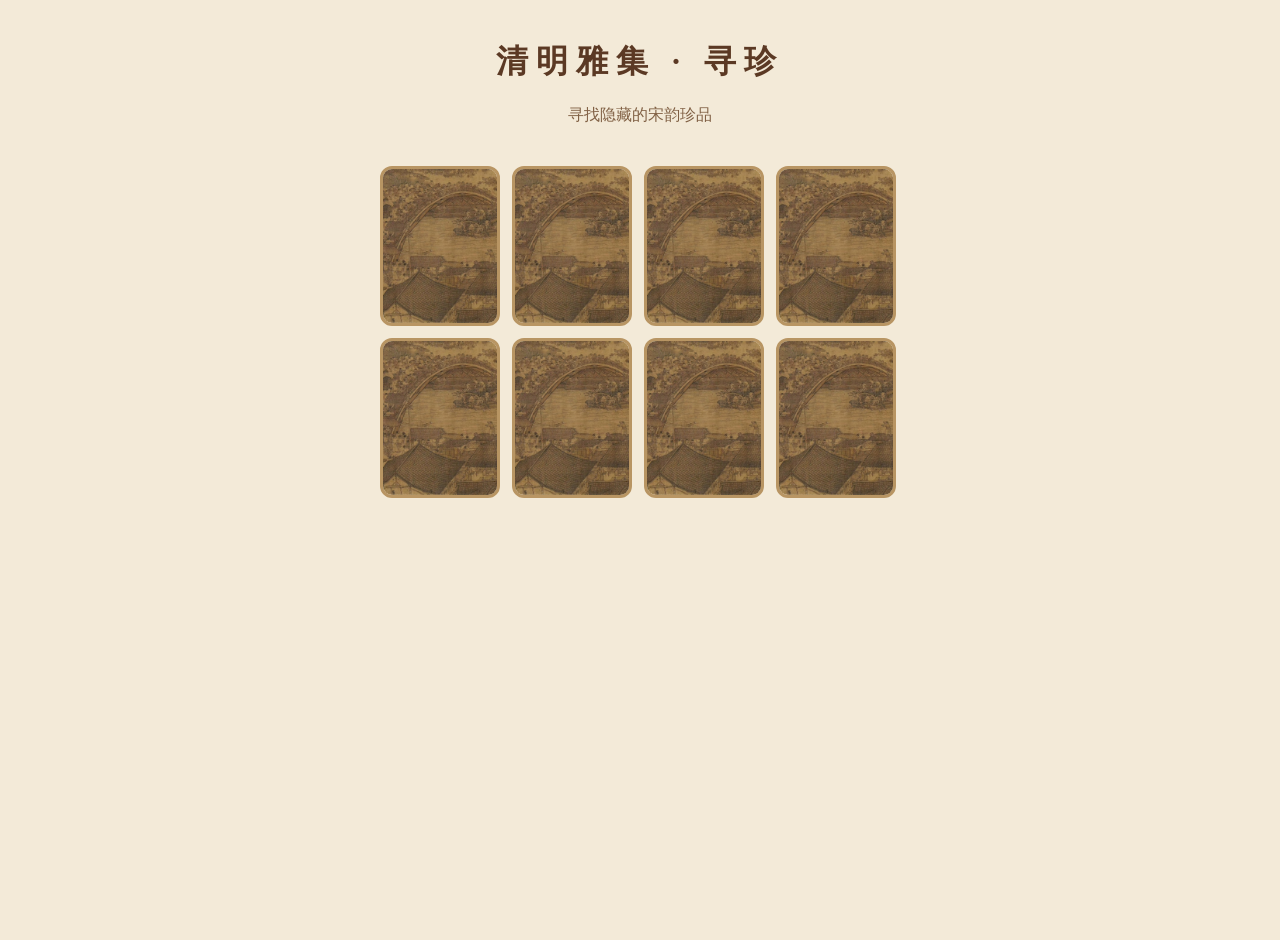
==== 芋泥/index.html @ a6b2e283 "翻卡1.0" ====
<!DOCTYPE html>
<html lang="zh-CN">

<head>

<meta charset="UTF-8">

<title>清明雅集·寻珍</title>

<link rel="stylesheet" href="style.css">

</head>


<body>


<h1>
清明雅集 · 寻珍
</h1>


<p class="subtitle">
寻找隐藏的宋韵珍品
</p>



<div id="game-board">

</div>



<script src="game.js"></script>


</body>

</html>
---- 芋泥/style.css ----
* {

    box-sizing:border-box;

}


body {

    margin:0;

    min-height:100vh;

    background:#f3ead8;

    font-family:
    "Microsoft YaHei",
    serif;

    text-align:center;

}


/* 标题 */

h1 {

    margin-top:40px;

    color:#5b3924;

    letter-spacing:8px;

}


.subtitle {

    color:#806044;

}



/* 游戏区域 */

#game-board {


    width:520px;

    margin:40px auto;


    display:grid;

    grid-template-columns:
    repeat(4,120px);


    gap:12px;

}



/* 卡牌 */

.card {


    width:120px;

    height:160px;


    perspective:800px;


    cursor:pointer;

}



.card-inner {


    width:100%;

    height:100%;


    position:relative;


    transition:
    transform .6s;


    transform-style:
    preserve-3d;


}



.card.flip
.card-inner {


    transform:
    rotateY(180deg);

}



.card-front,
.card-back {


    position:absolute;


    width:100%;

    height:100%;


    backface-visibility:hidden;


    border-radius:12px;


    overflow:hidden;


    border:
    3px solid #b89563;


}



.card-front img,
.card-back img {


    width:100%;

    height:100%;


    object-fit:cover;


}



.card-front {


    transform:
    rotateY(180deg);


}
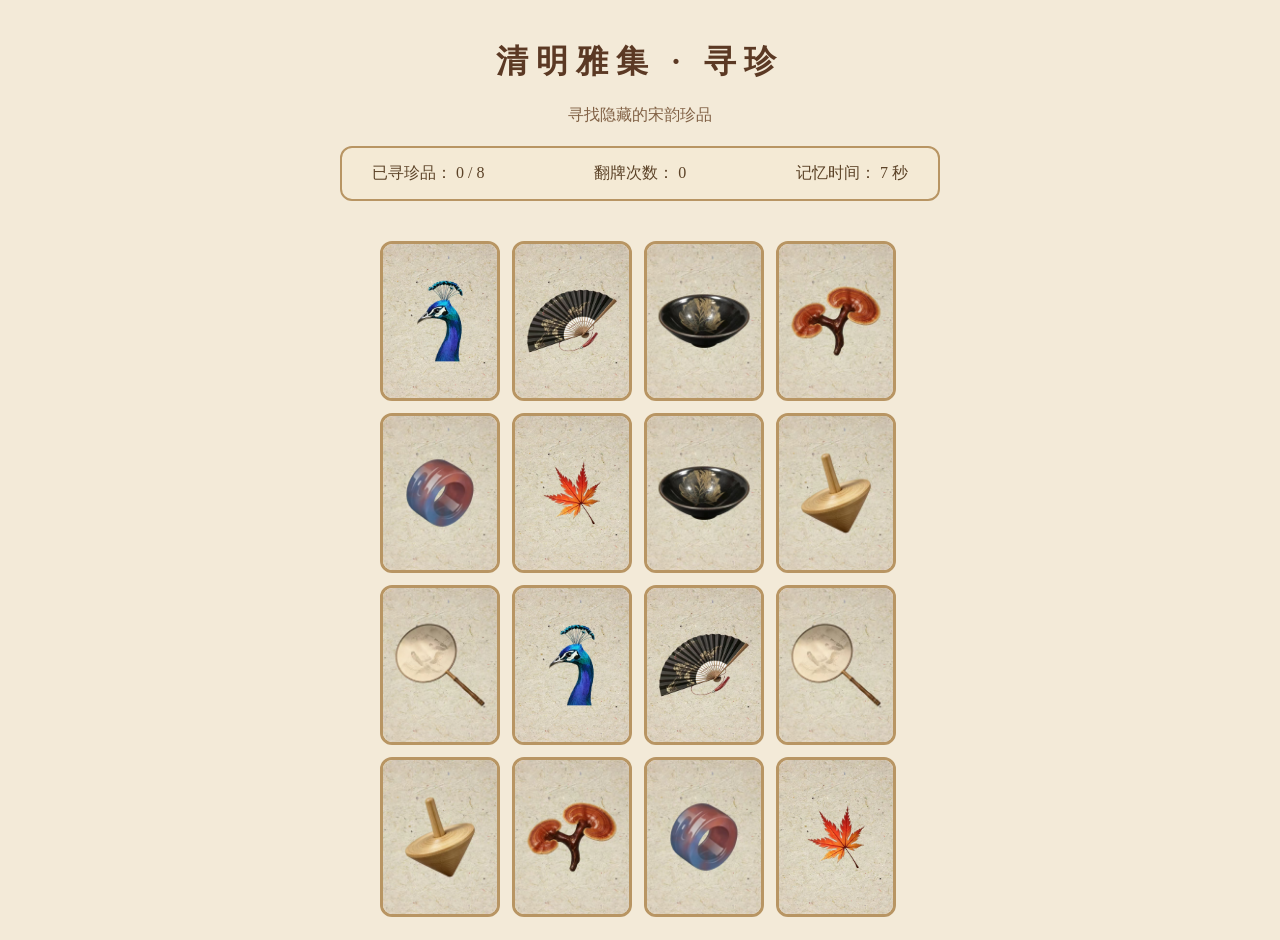
==== commit b59c29ea: "Add files via upload 1.1" ====
--- a/芋泥/index.html
+++ b/芋泥/index.html
@@ -5,7 +5,7 @@
 
 <meta charset="UTF-8">
 
-<title>清明雅集·寻珍</title>
+<title>清明雅集 · 寻珍</title>
 
 <link rel="stylesheet" href="style.css">
 
@@ -26,9 +26,61 @@
 
 
 
+<!-- 游戏信息栏 -->
+
+<div class="game-info">
+
+
+    <div>
+
+        已寻珍品：
+
+        <span id="matched-count">
+            0
+        </span>
+
+        / 8
+
+    </div>
+
+
+
+    <div>
+
+        翻牌次数：
+
+        <span id="move-count">
+            0
+        </span>
+
+    </div>
+
+
+
+    <div>
+
+        记忆时间：
+
+        <span id="time-count">
+            8
+        </span>
+
+        秒
+
+    </div>
+
+
+</div>
+
+
+
+
+
 <div id="game-board">
 
 </div>
+
+
 
 
 
--- a/芋泥/style.css
+++ b/芋泥/style.css
@@ -1,7 +1,5 @@
 * {
-
     box-sizing:border-box;
-
 }
 
 
@@ -13,9 +11,7 @@
 
     background:#f3ead8;
 
-    font-family:
-    "Microsoft YaHei",
-    serif;
+    font-family:"Microsoft YaHei",serif;
 
     text-align:center;
 
@@ -43,21 +39,45 @@
 
 
 
+/* 游戏信息栏 */
+
+.game-info{
+
+    width:80%;
+
+    max-width:600px;
+
+    margin:20px auto;
+
+    display:flex;
+
+    justify-content:space-between;
+
+    padding:15px 30px;
+
+    background:#f4ead5;
+
+    border:2px solid #b89563;
+
+    border-radius:12px;
+
+    color:#5c4328;
+
+}
+
+
+
 /* 游戏区域 */
 
 #game-board {
 
-
     width:520px;
 
     margin:40px auto;
 
-
     display:grid;
 
-    grid-template-columns:
-    repeat(4,120px);
-
+    grid-template-columns:repeat(4,120px);
 
     gap:12px;
 
@@ -65,18 +85,15 @@
 
 
 
-/* 卡牌 */
+/* 单张卡牌 */
 
 .card {
 
-
     width:120px;
 
     height:160px;
 
-
-    perspective:800px;
-
+    perspective:1000px;
 
     cursor:pointer;
 
@@ -84,39 +101,35 @@
 
 
 
+/* 翻转容器 */
+
 .card-inner {
 
-
     width:100%;
 
     height:100%;
 
-
     position:relative;
 
-
-    transition:
-    transform .6s;
-
-
-    transform-style:
-    preserve-3d;
-
-
-}
-
-
-
-.card.flip
-.card-inner {
-
-
-    transform:
-    rotateY(180deg);
-
-}
-
-
+    transition:transform .6s;
+
+    transform-style:preserve-3d;
+
+}
+
+
+
+/* 翻牌 */
+
+.card.flip .card-inner {
+
+    transform:rotateY(180deg);
+
+}
+
+
+
+/* 正反面 */
 
 .card-front,
 .card-back {
@@ -130,44 +143,58 @@
     height:100%;
 
 
+    top:0;
+
+    left:0;
+
+
+    border-radius:12px;
+
+
+    overflow:hidden;
+
+
+    border:3px solid #b89563;
+
+
     backface-visibility:hidden;
 
-
-    border-radius:12px;
-
-
-    overflow:hidden;
-
-
-    border:
-    3px solid #b89563;
-
-
-}
-
-
+    -webkit-backface-visibility:hidden;
+
+}
+
+
+
+/* 图片 */
 
 .card-front img,
 .card-back img {
 
-
     width:100%;
 
     height:100%;
 
-
     object-fit:cover;
 
-
-}
-
-
+}
+
+
+
+/* 正面 */
 
 .card-front {
 
 
-    transform:
-    rotateY(180deg);
-
+    transform:rotateY(180deg);
+
+}
+
+
+
+/* 背面 */
+
+.card-back {
+
+    transform:rotateY(0deg);
 
 }
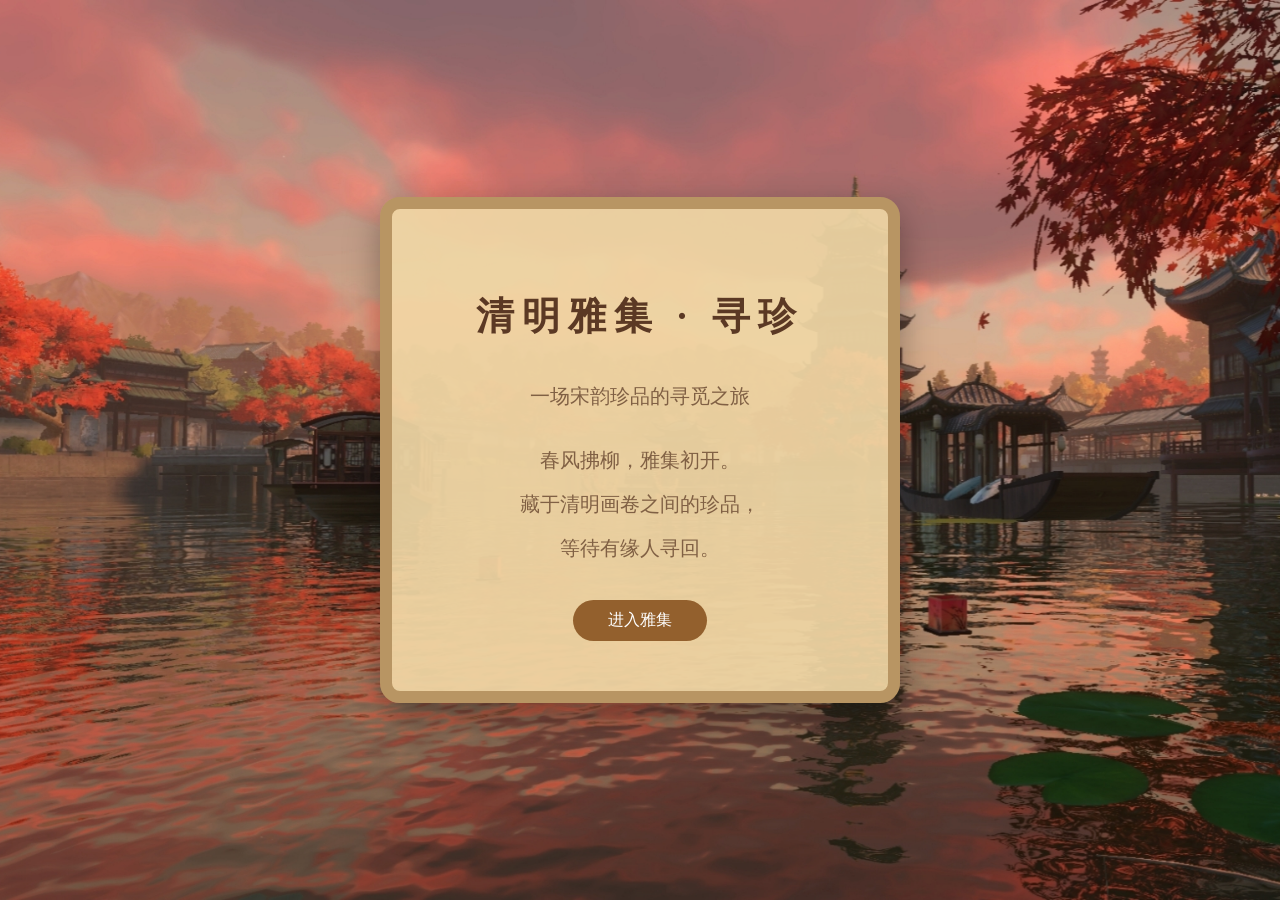
==== commit f8c26012: "6.0" ====
--- a/芋泥/index.html
+++ b/芋泥/index.html
@@ -5,7 +5,7 @@
 
 <meta charset="UTF-8">
 
-<title>清明雅集 · 寻珍</title>
+<title>清明雅集·寻珍</title>
 
 <link rel="stylesheet" href="style.css">
 
@@ -15,57 +15,45 @@
 <body>
 
 
-<h1>
-清明雅集 · 寻珍
-</h1>
+
+<!-- 首页 -->
+
+<div id="home-page">
 
 
-<p class="subtitle">
-寻找隐藏的宋韵珍品
-</p>
+    <div class="welcome-panel">
+
+
+        <h2>
+        清明雅集 · 寻珍
+        </h2>
+
+
+        <p>
+        一场宋韵珍品的寻觅之旅
+        </p>
+
+
+        <p>
+
+        春风拂柳，雅集初开。<br>
+
+        藏于清明画卷之间的珍品，<br>
+
+        等待有缘人寻回。
+
+        </p>
 
 
 
-<!-- 游戏信息栏 -->
+        <button id="enter-btn"
+        class="start-btn">
 
-<div class="game-info">
+        进入雅集
+
+        </button>
 
 
-    <div>
-
-        已寻珍品：
-
-        <span id="matched-count">
-            0
-        </span>
-
-        / 8
-
-    </div>
-
-
-
-    <div>
-
-        翻牌次数：
-
-        <span id="move-count">
-            0
-        </span>
-
-    </div>
-
-
-
-    <div>
-
-        记忆时间：
-
-        <span id="time-count">
-            8
-        </span>
-
-        秒
 
     </div>
 
@@ -76,10 +64,93 @@
 
 
 
+
+<!-- 游戏页面 -->
+
+<div id="game-page"
+style="display:none;">
+
+
+
+<h1>
+清明雅集 · 寻珍
+</h1>
+
+
+
+<p class="subtitle">
+寻找隐藏的宋韵珍品
+</p>
+
+
+
+<button id="start-game"
+class="start-btn">
+
+开始游戏
+
+</button>
+
+
+
+
+<div class="game-info">
+
+
+<div>
+
+已寻珍品：
+
+<span id="matched-count">
+0
+</span>
+
+ / 8
+
+</div>
+
+
+
+<div>
+
+翻牌次数：
+
+<span id="move-count">
+0
+</span>
+
+
+</div>
+
+
+
+
+<div>
+
+记忆时间：
+
+<span id="time-count">
+8
+
+</span>
+
+秒
+
+</div>
+
+
+</div>
+
+
+
+
 <div id="game-board">
 
 </div>
 
+
+
+</div>
 
 
 
@@ -89,4 +160,5 @@
 
 </body>
 
+
 </html>
--- a/芋泥/style.css
+++ b/芋泥/style.css
@@ -1,6 +1,9 @@
 * {
+
     box-sizing:border-box;
-}
+
+}
+
 
 
 body {
@@ -9,127 +12,401 @@
 
     min-height:100vh;
 
-    background:#f3ead8;
-
-    font-family:"Microsoft YaHei",serif;
+
+    background-image:
+    url("assets/background.png");
+
+
+    background-size:
+    cover;
+
+
+    background-position:
+    center;
+
+
+    background-repeat:
+    no-repeat;
+
+
+    background-attachment:
+    fixed;
+
+
+    font-family:
+    "Microsoft YaHei",
+    serif;
+
 
     text-align:center;
 
 }
 
 
-/* 标题 */
+
+/* =====================
+   通用标题
+===================== */
+
 
 h1 {
 
-    margin-top:40px;
+
+    margin-top:30px;
+
 
     color:#5b3924;
 
+
     letter-spacing:8px;
 
-}
+
+    font-size:36px;
+
+
+}
+
 
 
 .subtitle {
 
+
     color:#806044;
 
-}
-
-
-
-/* 游戏信息栏 */
-
-.game-info{
-
-    width:80%;
-
-    max-width:600px;
-
-    margin:20px auto;
+
+    font-size:18px;
+
+
+}
+
+
+
+
+/* =====================
+   首页
+===================== */
+
+
+#home-page {
+
+
+    height:100vh;
+
 
     display:flex;
 
+
+    justify-content:center;
+
+
+    align-items:center;
+
+
+}
+
+
+
+
+.welcome-panel {
+
+
+    width:520px;
+
+
+    padding:50px 60px;
+
+
+    background:
+
+    rgba(240,215,165,0.92);
+
+
+
+    border:
+
+    12px solid #b89563;
+
+
+
+    border-radius:20px;
+
+
+
+    box-shadow:
+
+    0 15px 35px rgba(0,0,0,0.35);
+
+
+
+}
+
+
+
+.welcome-panel h2 {
+
+
+    color:#5b3924;
+
+
+    font-size:38px;
+
+
+    letter-spacing:8px;
+
+
+}
+
+
+
+.welcome-panel p {
+
+
+    color:#806044;
+
+
+    font-size:20px;
+
+
+    line-height:2.2;
+
+
+}
+
+
+
+
+.start-btn {
+
+
+    margin-top:10px;
+
+
+    padding:
+
+    10px 35px;
+
+
+    border:none;
+
+
+    border-radius:25px;
+
+
+    background:#93602d;
+
+
+    color:white;
+
+
+    font-size:16px;
+
+
+    cursor:pointer;
+
+
+}
+
+
+
+.start-btn:hover {
+
+
+    background:#70451f;
+
+
+}
+
+
+
+
+
+/* =====================
+   游戏页面
+===================== */
+
+
+#game-page {
+
+
+    height:100vh;
+
+
+    overflow:hidden;
+
+
+}
+
+
+
+
+
+/* 游戏标题 */
+
+
+#game-page h1 {
+
+
+    margin-top:10px;
+
+
+    font-size:28px;
+
+
+    letter-spacing:5px;
+
+
+}
+
+
+
+
+/* =====================
+   信息栏
+===================== */
+
+
+.game-info {
+
+
+    width:560px;
+
+
+    margin:10px auto;
+
+
+    padding:10px 20px;
+
+
+
+    display:flex;
+
+
     justify-content:space-between;
 
-    padding:15px 30px;
-
-    background:#f4ead5;
-
-    border:2px solid #b89563;
+
+    align-items:center;
+
+
+
+    background:
+
+    rgba(244,234,213,0.9);
+
+
+
+    border:
+
+    2px solid #b89563;
+
+
 
     border-radius:12px;
 
+
+
     color:#5c4328;
 
-}
-
-
-
-/* 游戏区域 */
+
+    font-size:16px;
+
+
+}
+
+
+
+
+
+/* =====================
+   卡牌区域
+===================== */
+
 
 #game-board {
 
-    width:520px;
-
-    margin:40px auto;
+    width:384px;
+
+    margin:15px auto;
 
     display:grid;
 
-    grid-template-columns:repeat(4,120px);
-
-    gap:12px;
-
-}
-
-
-
-/* 单张卡牌 */
+    grid-template-columns:
+    repeat(4,90px);
+
+    gap:8px;
+
+}
+
+
+
+
+
+/* =====================
+   卡牌
+===================== */
+
 
 .card {
 
-    width:120px;
-
-    height:160px;
-
-    perspective:1000px;
+
+    width:90px;
+
+
+    height:110px;
+
+
+    perspective:800px;
+
 
     cursor:pointer;
 
-}
-
-
-
-/* 翻转容器 */
+
+}
+
+
+
 
 .card-inner {
 
+
     width:100%;
 
+
     height:100%;
 
+
+
     position:relative;
 
-    transition:transform .6s;
-
-    transform-style:preserve-3d;
-
-}
-
-
-
-/* 翻牌 */
+
+
+    transition:
+
+    transform .6s;
+
+
+
+    transform-style:
+
+    preserve-3d;
+
+
+}
+
+
 
 .card.flip .card-inner {
 
-    transform:rotateY(180deg);
-
-}
-
-
-
-/* 正反面 */
+
+    transform:
+
+    rotateY(180deg);
+
+
+}
+
+
+
+
 
 .card-front,
 .card-back {
@@ -140,61 +417,59 @@
 
     width:100%;
 
+
     height:100%;
 
 
-    top:0;
-
-    left:0;
+
+    backface-visibility:hidden;
+
 
 
     border-radius:12px;
 
 
+
     overflow:hidden;
 
 
-    border:3px solid #b89563;
-
-
-    backface-visibility:hidden;
-
-    -webkit-backface-visibility:hidden;
-
-}
-
-
-
-/* 图片 */
+
+    border:
+
+    3px solid #b89563;
+
+
+}
+
+
+
+
 
 .card-front img,
 .card-back img {
 
+
     width:100%;
 
+
     height:100%;
 
+
+
     object-fit:cover;
 
-}
-
-
-
-/* 正面 */
+
+}
+
+
+
 
 .card-front {
 
 
-    transform:rotateY(180deg);
-
-}
-
-
-
-/* 背面 */
-
-.card-back {
-
-    transform:rotateY(0deg);
+    transform:
+
+    rotateY(180deg);
+
 
 }
